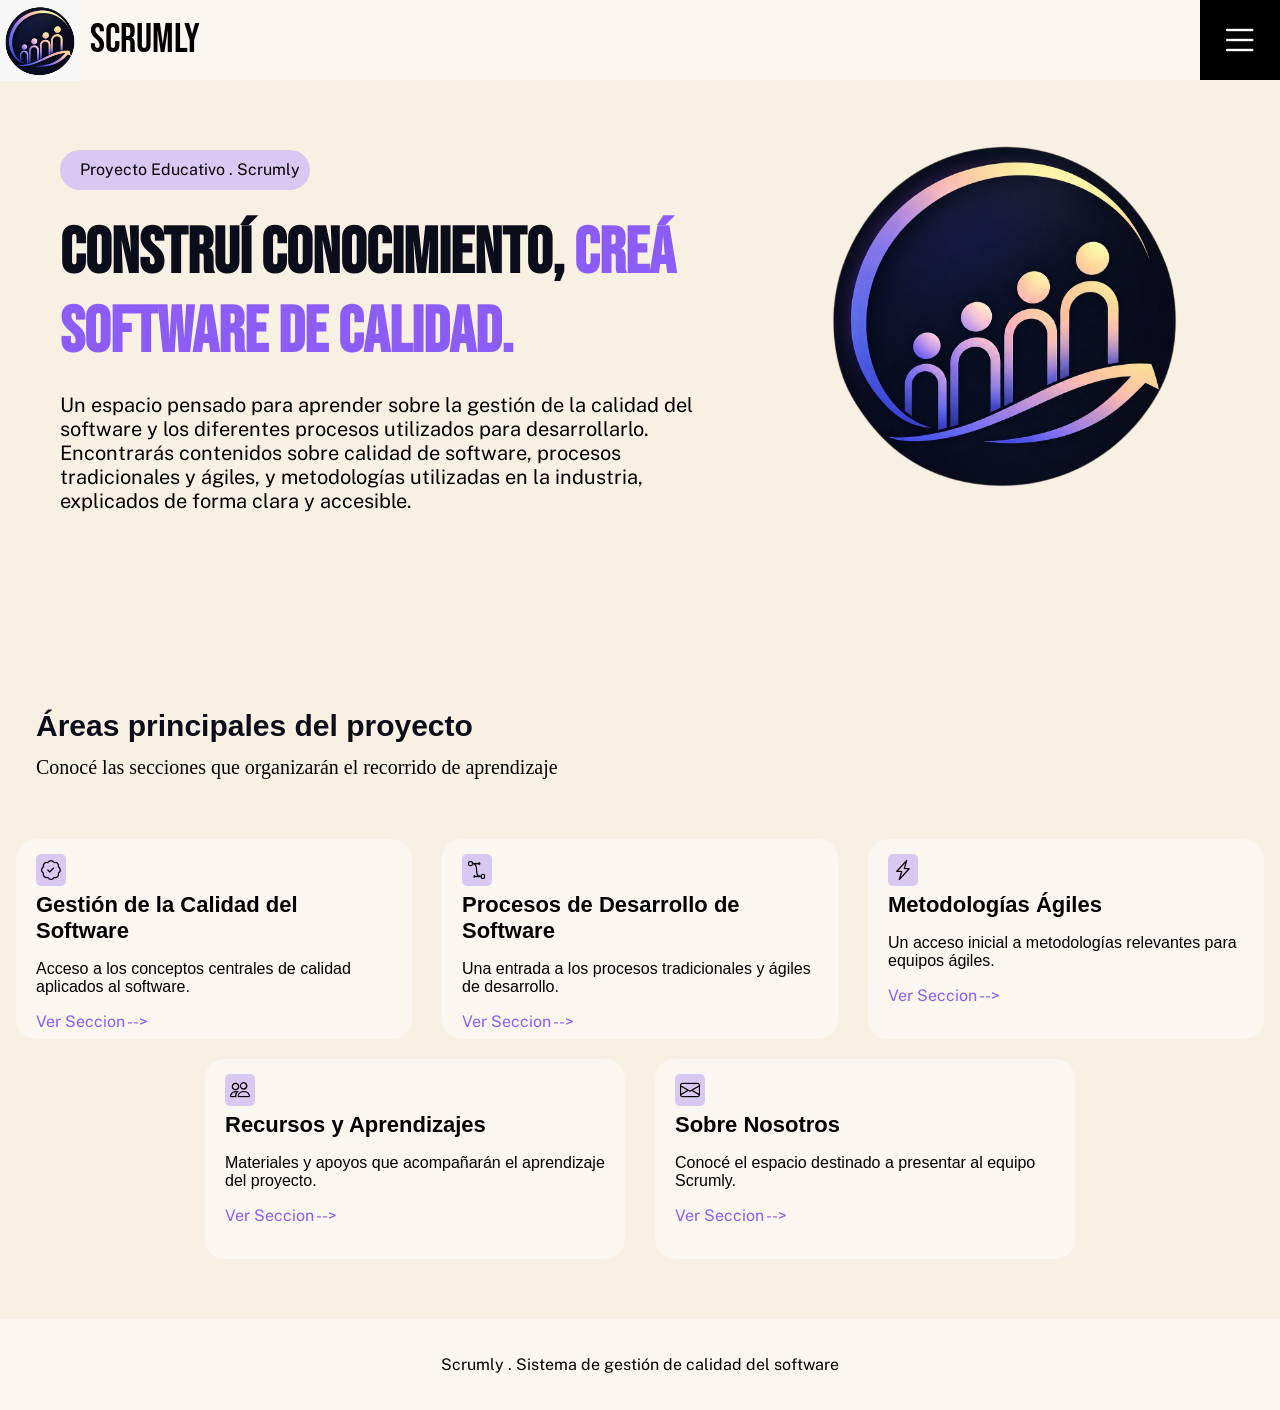
==== index.html @ 3910c13b "Quinta entrega" ====
<html>
    <head>
        <meta name="viewport" content="width=device-width, initial-scale=1.0">
        <title>SCRUMLY</title>
        <link rel="stylesheet" href="CSS/style.css">
        <link rel="stylesheet" href="CSS/menu.css">
        <link rel="stylesheet" href="https://cdn.jsdelivr.net/npm/bootstrap-icons@1.11.3/font/bootstrap-icons.min.css">
        <link rel="preconnect" href="https://fonts.googleapis.com">
        <link rel="preconnect" href="https://fonts.gstatic.com" crossorigin>
        <link href="https://fonts.googleapis.com/css2?family=Bebas+Neue&family=Fuzzy+Bubbles:wght@400;700&family=Public+Sans:wght@400;500;600;700&display=swap" rel="stylesheet">
    </head>

    <body>

        <!-- Barra de Navegación -->
        <div class="Barra-de-Navegacion">
            <img src="IMG/Logo-SCRUMLY.jpeg" alt="SCRUMLY Logo" class="logo-SCRUMLY">
            <p class="Titulo-Barra">SCRUMLY</p>
            <i class="Hambu bi-list" id="boton-menu"></i>

            <!-- Menu hamburgesa -->
                <nav class="Menu" id="menu">
                    <div class="Menu-Titulo">
                        <span>MENÚ</span>
                    </div>

                    <a href="index.html">
                        <i class="bi bi-house"></i>
                        <span>Inicio</span>
                    </a>

                    <!-- Gestión de Calidad -->
                    <div class="Item-Menu">

                        <!-- Con un click se despliega -->
                        <div class="Titulo-Menu">
                            <i class="bi bi-patch-check"></i>

                            <span>
                                Gestión de la Calidad<br>
                                del Software
                            </span>

                            <i class="bi bi-chevron-down"></i>
                        </div>

                        <div class="Submenu">
                            <a href="Gestion-de-Calidad-del-Software.html#inicio-Calidad">Fundamentos</a>
                            <a href="Gestion-de-Calidad-del-Software.html#inicio-Tecnicas">Técnicas de Aseguramiento de la Calidad</a>
                            <a href="Gestion-de-Calidad-del-Software.html#inicio-Herramientas">Herramientas de Calidad</a>
                        </div>

                    </div>


                    <!-- Procesos de Desarrollo -->
                    <div class="Item-Menu">

                        <div class="Titulo-Menu">
                            <i class="bi bi-bezier2"></i>

                            <span>
                                Procesos de Desarrollo<br>
                                de Software
                            </span>

                            <i class="bi bi-chevron-down"></i>
                        </div>

                        <div class="Submenu">
                            <a href="Procesos-y-Desarrollo-de-Software.html#inicio-procesos">Ciclo de Vida del Desarrollo (SDLC)</a>
                            <a href="Procesos-y-Desarrollo-de-Software.html#modelo-cascada">Modelo en Cascada</a>
                            <a href="Procesos-y-Desarrollo-de-Software.html#modelo-v">Modelo en V</a>
                            <a href="Procesos-y-Desarrollo-de-Software.html#modelo-iterativo">Modelo Iterativo e Incremental</a>
                        </div>

                    </div>


                    <!-- Metodologías Ágiles -->
                    <div class="Item-Menu">

                        <div class="Titulo-Menu">
                            <i class="bi bi-lightning-charge"></i>

                            <span>Metodologías Ágiles</span>

                            <i class="bi bi-chevron-down"></i>
                        </div>

                        <div class="Submenu">
                            <a href="Metodologias-Agiles.html#scrum-en-profundidad">Scrum en profundidad</a>
                            <a href="Metodologias-Agiles.html#kanban">Kanban</a>
                            <a href="Metodologias-Agiles.html#xp">XP (Extreme Programming)</a>
                            <a href="Procesos-y-Desarrollo-de-Software.html#comparacion-modelos">Comparativa con modelos tradicionales</a>
                        </div>

                    </div>


                    <!-- Recursos -->
                    <div class="Item-Menu">

                        <div class="Titulo-Menu">
                            <i class="bi bi-book"></i>

                            <span>Recursos y Aprendizajes</span>

                            <i class="bi bi-chevron-down"></i>
                        </div>

                        <div class="Submenu">
                            <a href="Recursos-y-Aprendizajes.html#glosario">Glosario</a>
                            <a href="Recursos-y-Aprendizajes.html#preguntas-frecuentes">Preguntas Frecuentes</a>
                            <a href="Recursos-y-Aprendizajes.html#enlaces-interes">Enlaces de Interés</a>
                            <a href="Recursos-y-Aprendizajes.html#ejercicios-practicos">Ejercicios y Casos Prácticos</a>
                        </div>

                    </div>

                    <a href="index.html">
                        <i class="bi bi-people"></i>
                        <a href="Sobre-Nosotros.html">Sobre Nosotros</a>
                    </a>

                    <a href="#">
                        <i class="bi bi-envelope"></i>
                        <a href="Contacto.html">Contacto</a>
                    </a>

                </nav>
            
        </div>

        <!-- Seccion Principal -->
        <div id="Seccion-Principal">

            <!-- Contenido Principal -->
            <div class="Contenedor-Principal">

                <p class="Antetitulo">
                    Proyecto Educativo . Scrumly
                </p> 

                <h1>Construí conocimiento, <span>Creá software de calidad.</span></h1>

                <p class="Parrafo-Principal">
                    Un espacio pensado para aprender sobre la gestión de la calidad del software
                    y los diferentes procesos utilizados para desarrollarlo.
                    Encontrarás contenidos sobre calidad de software, procesos tradicionales y
                    ágiles, y metodologías utilizadas en la industria, explicados de forma clara y
                    accesible.
                </p>
            </div>
            <div class="Contenedor-Imagen">
                <img src="IMG/Logo-SCRUMLY-SF.png" alt="Imagen Principal" class="Imagen-Principal">
            </div>
        </div>

        <!-- Seccion Areas -->
        <div id="Seccion-Areas">

            <!-- Contenido Areas -->
            <div class="Contenedor-Areas">

                <h2 class="Titulo-Areas"> Áreas principales del proyecto </h2> 
                <p class="Subtitulo-Areas"> Conocé las secciones que organizarán el recorrido de aprendizaje </p>

                <!-- Tarjetas de Seccion Areas -->
                <div class="Contenedor-Tarjetas-A">

                    <div class="Tarjeta-GCS">
                        <i class="bi bi-patch-check"></i>
                        <h3 class="Titulo-Tarjetas-Areas">Gestión de la Calidad del Software</h3>
                        <p class="Texto-Tarjetas">
                            Acceso a los conceptos centrales de calidad aplicados al software.
                        </p>
                        <a href="Gestion-de-Calidad-del-Software.html" class="A-Ver-Secciones">Ver Seccion --></a>
                    </div>
                    <div class="Tarjeta-PDS">
                        <i class="bi bi-bezier2"></i>
                        <h3 class="Titulo-Tarjetas-Areas">Procesos de Desarrollo de Software</h3>
                        <p class="Texto-Tarjetas">
                            Una entrada a los procesos tradicionales y ágiles de desarrollo.
                        </p>
                        <a href="Procesos-y-Desarrollo-de-Software.html" class="A-Ver-Secciones">Ver Seccion --></a>
                    </div>
                    <div class="Tarjeta-MA">
                        <i class="bi bi-lightning-charge"></i>
                        <h3 class="Titulo-Tarjetas-Areas">Metodologías Ágiles</h3>
                        <p class="Texto-Tarjetas">
                            Un acceso inicial a metodologías relevantes para equipos ágiles.
                        </p>
                        <a href="Metodologias-Agiles.html" class="A-Ver-Secciones">Ver Seccion --></a>
                    </div>

                </div>
                
                <div class="Contenedor-Tarjetas-B">

                    <div class="Tarjeta-RA">
                        <i class="bi bi-people"></i>
                        <h3 class="Titulo-Tarjetas-Areas">Recursos y Aprendizajes</h3>
                        <p class="Texto-Tarjetas">
                            Materiales y apoyos que acompañarán el aprendizaje del proyecto.
                        </p>
                        <a href="Recursos-y-Aprendizajes.html" class="A-Ver-Secciones">Ver Seccion --></a>
                    </div>
                    <div class="Tarjeta-SN">
                        <i class="bi bi-envelope"></i>
                        <h3 class="Titulo-Tarjetas-Areas">Sobre Nosotros</h3>
                        <p class="Texto-Tarjetas">
                            Conocé el espacio destinado a presentar al equipo Scrumly.
                        </p>
                        <a href="Sobre-Nosotros.html" class="A-Ver-Secciones">Ver Seccion --></a>
                    </div>
                </div>

            </div>
        </div>

        <!-- Seccion Pie -->
        <div class="Seccion-footer">
            <footer>
                <p class="Parrafo-Pie"> Scrumly . Sistema de gestión de calidad del software</p>               
            </footer>
        </div>

        <script src="JS/script.js"></script>
    </body>
---- CSS/style.css ----
/* =========================================================
   ESTILOS DE LA PÁGINA DE INICIO
   ========================================================= */

body {
    background-color: #F8F0E3;
    margin: 0;
    padding: 0;
}

/* Sección principal */
#Seccion-Principal{
    display: flex;
    align-items: center;
    justify-content: space-between;
    padding: 0 40px;
}

/* Contenedor de texto */
.Contenedor-Principal{
    width: 60%;
}

.Antetitulo{
    background-color: #D8C8F2;
    border-radius: 20px;
    width: 250px;
    height: 40px;
    padding: 10px;
    padding-left: 20px;
    margin-top: 70px;
    margin-left: 20px;
    font-family: 'Public Sans', sans-serif;
}

#Seccion-Principal .Contenedor-Principal > h1 {
    font-size: 65px;
    width: 810px;
    padding: 8px;
    padding-left: 20px;
    margin: 5px 0;
    font-family: 'Bebas Neue', sans-serif;
    color: #0B0D1A;
}

#Seccion-Principal .Contenedor-Principal > h1 span {
    color: #8B5CF6;
}

.Parrafo-Principal{
    font-size: 20px;
    width: 660px;
    padding: 8px;
    padding-left: 20px;
    margin-top: 5px;
    font-family: 'Public Sans', sans-serif;
}

/* Contenedor de imagen */
.Contenedor-Imagen{
    width: 40%;
    display: flex;
    justify-content: center;
    align-items: center;
}

/* Imagen principal */
.Imagen-Principal{
    width: 400px;
    height: auto;
}



/* Sección de áreas */
.Titulo-Areas{
    font-size: 30px;
    width: 810px;
    padding: 8px;
    padding-left: 20px;
    margin: 5px 0;
    margin-top: 160px;
    color: #0B0D1A;
    font-family: 'Oswald', sans-serif;
}

.Subtitulo-Areas{
    font-size: 20px;
    padding-left: 20px;
    margin-top: 5px;
    margin-bottom: 60px;
}

.Contenedor-Tarjetas-A,
.Contenedor-Tarjetas-B{
    display: flex; 
    justify-content: center;
    gap: 30px;
}

.Contenedor-Tarjetas-B{
    margin-bottom: 40px;
}

/* Tarjetas de áreas */
.Tarjeta-GCS,
.Tarjeta-PDS,
.Tarjeta-MA,
.Tarjeta-RA,
.Tarjeta-SN{
    background-color: #faf6f0;
    width: 420px;
    height: 200px;
    border-radius: 20px;
    padding: 20px;
    box-sizing: border-box;
    margin-bottom: 20px;
    transition: transform 0.3s ease, box-shadow 0.3s ease;
}

/* Contenido e interacción de las tarjetas */
.Titulo-Tarjetas-Areas {
    font-size: 22px;
    margin-top: 10px;
    margin-bottom: 10px;
    font-family: 'Oswald', sans-serif;
}

.Texto-Tarjetas {
    font-size: 16px;
    font-family: 'Oswald', sans-serif;
}

.Tarjeta-GCS .bi,
.Tarjeta-PDS .bi,
.Tarjeta-MA .bi,
.Tarjeta-RA .bi,
.Tarjeta-SN .bi {
    background-color: #D8C8F2;
    border-radius: 5px;
    color: #000000;
    font-size: 20px;
    padding: 5px;
}

.A-Ver-Secciones {
    color: #8B5CF6;
    text-decoration: none;
    font-family: 'Public Sans', sans-serif;
}

.Tarjeta-GCS:hover,
.Tarjeta-PDS:hover,
.Tarjeta-MA:hover,
.Tarjeta-RA:hover,
.Tarjeta-SN:hover {
    transform: scale(1.03);
}

/* Pie de página */
.Seccion-footer {
    background-color: #faf6f0;
    width: 100%;
    margin: 0;
    padding: 20px;
    box-sizing: border-box;
    text-align: center;
}

.Parrafo-Pie {
    font-family: 'Public Sans', sans-serif;
}

/* Ajustes para pantallas pequeñas */
@media (max-width: 768px) {

    /* Sección Principal */

    #Seccion-Principal {
        display: flex;
        flex-direction: column;
        align-items: stretch;
        padding: 0 20px;
    }

    .Contenedor-Principal {
        width: 100%;
    }


    /* Antetítulo */

    .Antetitulo {
        width: fit-content;
        height: auto;
        padding: 8px 15px;
        margin-top: 35px;
        margin-left: 0;
        font-size: 12px;
    }


    /* Títulos principales */

    #Seccion-Principal .Contenedor-Principal > h1 {
        width: 100%;
        box-sizing: border-box;
        font-size: 42px;
        line-height: 0.95;
        padding: 5px 0;
        margin: 5px 0;
    }


    /* Párrafo principal */

    .Parrafo-Principal {
        width: 100%;
        box-sizing: border-box;
        font-size: 14px;
        line-height: 1.4;
        padding: 5px 0;
        margin-top: 10px;
    }


    /* Imagen principal */

    .Contenedor-Imagen {
        width: 100%;
        margin-top: 20px;
    }

    .Imagen-Principal {
        width: 70%;
        max-width: 300px;
    }


    /* Sección Áreas */

    .Titulo-Areas {
        width: 100%;
        box-sizing: border-box;
        font-size: 280px;
        padding: 0 20px;
        margin-top: 70px;
    }

    .Subtitulo-Areas {
        font-size: 14px;
        padding: 0 20px;
        margin-bottom: 30px;
    }


    /* Tarjetas de áreas */

    .Contenedor-Tarjetas-A,
    .Contenedor-Tarjetas-B {
        display: flex;
        flex-direction: column;
        align-items: center;
        gap: 15px;
    }


    /* Tarjetas */

    .Tarjeta-GCS,
    .Tarjeta-PDS,
    .Tarjeta-MA,
    .Tarjeta-RA,
    .Tarjeta-SN {
        width: 90%;
        height: auto;
        min-height: 180px;
        padding: 18px;
        margin-bottom: 0;
    }


    /* Títulos de las tarjetas */

    .Titulo-Tarjetas-Areas {
        font-size: 18px;
    }


    /* Texto de las tarjetas */

    .Texto-Tarjetas {
        font-size: 14px;
    }


    /* Iconos de las tarjetas */

    .Tarjeta-GCS .bi,
    .Tarjeta-PDS .bi,
    .Tarjeta-MA .bi,
    .Tarjeta-RA .bi,
    .Tarjeta-SN .bi {
        font-size: 18px;
        padding: 5px;
    }


    /* Pie de página */

    .Seccion-footer {
        margin-top: 30px;
        padding: 15px;
    }

    .Parrafo-Pie {
        font-size: 12px;
    }

}




























/* =========================================================
   INICIO RESPONSIVO: TABLETS Y TELÉFONOS
   Las tarjetas se apilan verticalmente en teléfonos.
   ========================================================= */
*,
*::before,
*::after {
    box-sizing: border-box;
}

html,
body {
    max-width: 100%;
    overflow-x: clip;
}

body {
    min-width: 0;
}

#Seccion-Principal {
    width: 100%;
    max-width: 1440px;
    margin: 0 auto;
    gap: 24px;
}

.Contenedor-Principal,
.Contenedor-Imagen,
.Contenedor-Areas {
    min-width: 0;
}

#Seccion-Principal .Contenedor-Principal > h1 {
    width: auto;
    max-width: 100%;
    font-size: clamp(2.5rem, 5.1vw, 4.1rem);
    overflow-wrap: anywhere;
}

.Parrafo-Principal {
    width: auto;
    max-width: 42rem;
}

.Imagen-Principal {
    width: min(100%, 400px);
}

.Contenedor-Areas {
    width: calc(100% - 32px);
    max-width: 1320px;
    margin: 0 auto;
}

.Titulo-Areas {
    width: auto;
    max-width: 100%;
    font-size: clamp(1.5rem, 3vw, 1.875rem);
    overflow-wrap: anywhere;
}

.Subtitulo-Areas {
    overflow-wrap: anywhere;
}

.Contenedor-Tarjetas-A,
.Contenedor-Tarjetas-B {
    min-width: 0;
}

.Tarjeta-GCS,
.Tarjeta-PDS,
.Tarjeta-MA,
.Tarjeta-RA,
.Tarjeta-SN {
    min-width: 0;
    overflow-wrap: anywhere;
}

@media (max-width: 768px) {
    #Seccion-Principal {
        padding: 0 16px;
        gap: 12px;
    }

    .Contenedor-Principal {
        width: 100%;
    }

    #Seccion-Principal .Contenedor-Principal > h1 {
        font-size: clamp(2rem, 8vw, 2.625rem);
        line-height: 1;
    }

    .Contenedor-Imagen {
        width: 100%;
    }

    .Imagen-Principal {
        width: min(70%, 300px);
    }

    .Contenedor-Areas {
        width: 100%;
    }

    .Titulo-Areas {
        padding: 0 16px;
        margin-top: 70px;
    }

    .Subtitulo-Areas {
        padding: 0 16px;
    }

    .Contenedor-Tarjetas-A,
    .Contenedor-Tarjetas-B {
        width: 100%;
        flex-direction: column;
        justify-content: center;
        align-items: stretch;
        gap: 15px;
        padding: 0 16px;
    }

    .Tarjeta-GCS,
    .Tarjeta-PDS,
    .Tarjeta-MA,
    .Tarjeta-RA,
    .Tarjeta-SN {
        flex: 0 0 auto;
        width: 100%;
        height: auto;
        min-height: 180px;
        padding: 18px;
        margin-bottom: 0;
    }

    .Titulo-Tarjetas-Areas {
        font-size: 18px;
        line-height: 1.25;
    }

    .Texto-Tarjetas {
        font-size: 14px;
    }
}
---- CSS/menu.css ----
/* Barra y menú compartidos por todas las páginas */
.Barra-de-Navegacion {
    width: 100%;
    height: 80px;
    margin: 0;
    box-sizing: border-box;
    display: flex;
    align-items: center;
    justify-content: space-between;
    position: relative;
    z-index: 1000;
    background-color: #faf6f0;
}

.Enlace-Logo {
    display: block;
    line-height: 0;
}

.logo-SCRUMLY {
    width: 80px;
    height: auto;
}

.Titulo-Barra {
    margin: 0 auto 0 10px;
    color: #000000;
    font-family: 'Bebas Neue', sans-serif;
    font-size: 40px;
}

.Hambu {
    display: flex;
    align-items: center;
    justify-content: center;
    width: 80px;
    height: 80px;
    color: #ffffff;
    background-color: #000000;
    font-size: 40px;
    cursor: pointer;
}

.Menu {
    display: none;
    position: absolute;
    top: 80px;
    right: 0;
    width: 300px;
    background-color: #0B0D1A;
    border-radius: 0 0 15px 15px;
    z-index: 2000;
}

.Menu.activo {
    display: block;
}

.Menu-Titulo {
    padding: 15px 20px;
    color: white;
    font-family: 'Public Sans', sans-serif;
    font-weight: bold;
    border-bottom: 1px solid #333;
}

.Menu > a {
    display: flex;
    align-items: center;
    gap: 12px;
    padding: 15px 20px;
    color: white;
    text-decoration: none;
    font-family: 'Public Sans', sans-serif;
    font-size: 14px;
    border-bottom: 1px solid #333;
}

.Menu > a:hover {
    background-color: #171a2d;
}

.Menu i {
    color: #D8C8F2;
    font-size: 18px;
}

.Menu i.bi {
    padding: 0;
    background: transparent;
    border-radius: 0;
}

.Titulo-Menu {
    display: flex;
    align-items: center;
    gap: 10px;
    padding: 12px 15px;
    color: white;
    font-family: 'Public Sans', sans-serif;
    font-size: 13px;
    cursor: pointer;
    border-bottom: 1px solid #333;
}

.Titulo-Menu span {
    flex: 1;
}

.Submenu {
    display: none;
}

.Submenu.activo {
    display: block;
}

.Submenu a {
    display: block;
    padding: 7px 20px 7px 50px;
    color: white;
    text-decoration: none;
    font-family: 'Public Sans', sans-serif;
    font-size: 11px;
    border-bottom: 1px solid #222;
}

.Submenu a:hover {
    color: #D8C8F2;
}

.bi-chevron-down {
    transition: transform 0.3s ease;
}

.bi-chevron-down.girada {
    transform: rotate(180deg);
}

/* Pie de página */
.Seccion-footer {
    background-color: #faf6f0;
    width: 100%;
    margin: 0;
    padding: 20px;
    box-sizing: border-box;
    text-align: center;
}

.Parrafo-Pie {
    font-family: 'Public Sans', sans-serif;
}
@media (max-width: 768px) {
    .Barra-de-Navegacion {
        height: 70px;
        padding: 0 10px;
    }

    .logo-SCRUMLY {
        width: 60px;
    }

    .Titulo-Barra {
        margin-left: 5px;
        font-size: 32px;
    }

    .Hambu {
        width: 60px;
        height: 70px;
        font-size: 32px;
    }

    .Menu {
        top: 70px;
        right: 0;
        width: 55%;
        border-radius: 0 0 15px 15px;
    }

    .Menu-Titulo {
        padding: 12px 15px;
        font-size: 14px;
    }

    .Menu > a {
        gap: 8px;
        padding: 12px 15px;
        font-size: 12px;
    }

    .Menu i,
    .Menu .bi {
        font-size: 16px;
    }

    .Titulo-Menu {
        gap: 7px;
        padding: 10px 12px;
        font-size: 11px;
    }

    .Submenu a {
        padding: 6px 10px 6px 38px;
        font-size: 9px;
    }
}















/* =========================================================
   MENÚ RESPONSIVO: ANCHO Y ALTO SEGUROS EN TELÉFONOS
   ========================================================= */
@media (max-width: 768px) {
    .Menu {
        width: min(300px, calc(100vw - 16px));
        max-height: calc(100vh - 80px);
        overflow-y: auto;
        overscroll-behavior: contain;
    }

    .Titulo-Menu,
    .Menu > a,
    .Submenu a {
        min-width: 0;
        overflow-wrap: anywhere;
    }
}
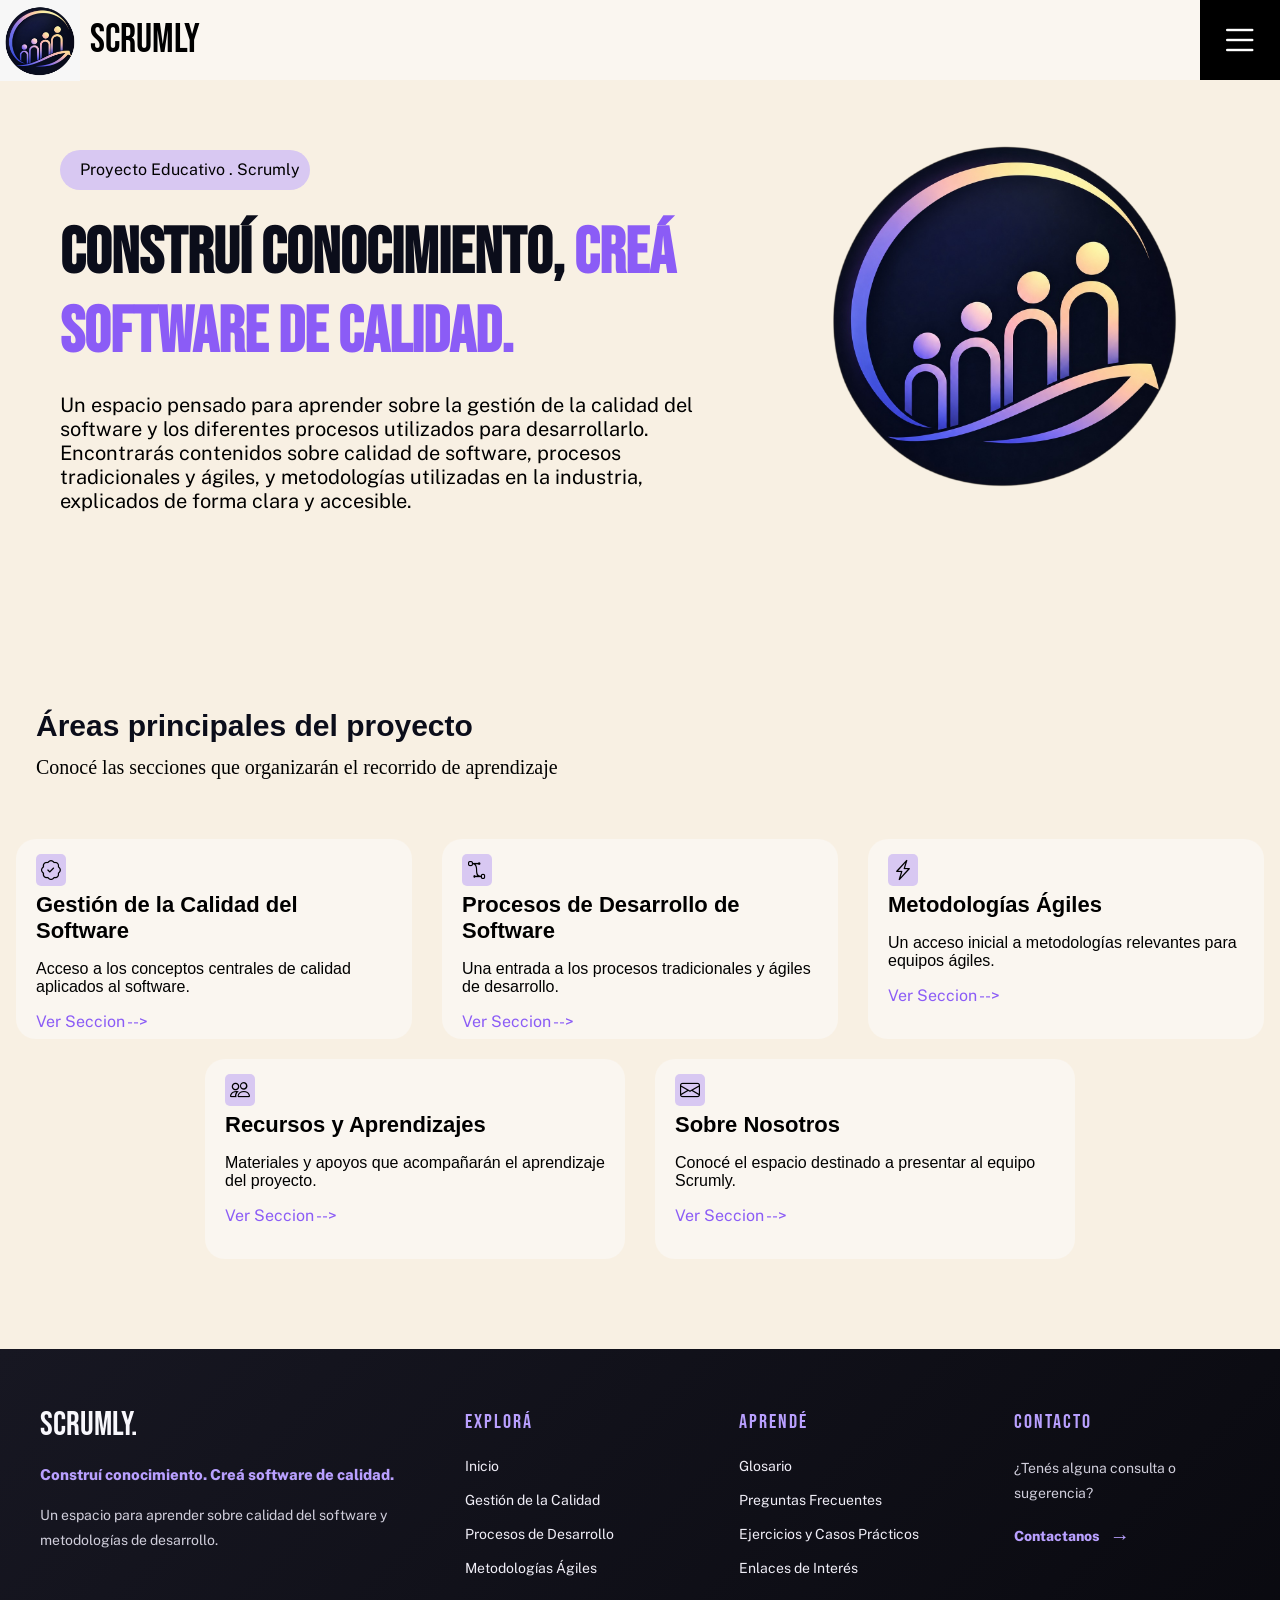
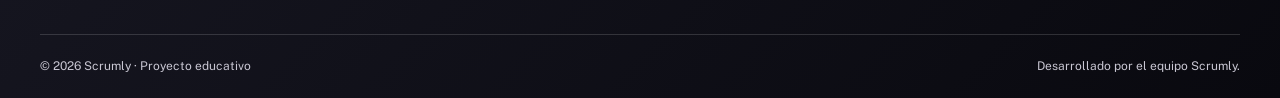
==== commit 84155bb9: "Novena entrega" ====
--- a/index.html
+++ b/index.html
@@ -4,6 +4,7 @@
         <title>SCRUMLY</title>
         <link rel="stylesheet" href="CSS/style.css">
         <link rel="stylesheet" href="CSS/menu.css">
+        <link rel="stylesheet" href="CSS/footer.css">
         <link rel="stylesheet" href="https://cdn.jsdelivr.net/npm/bootstrap-icons@1.11.3/font/bootstrap-icons.min.css">
         <link rel="preconnect" href="https://fonts.googleapis.com">
         <link rel="preconnect" href="https://fonts.gstatic.com" crossorigin>
@@ -14,15 +15,18 @@
 
         <!-- Barra de Navegación -->
         <div class="Barra-de-Navegacion">
-            <img src="IMG/Logo-SCRUMLY.jpeg" alt="SCRUMLY Logo" class="logo-SCRUMLY">
+            <a href="index.html" class="Enlace-Logo">
+                <img src="IMG/Logo-SCRUMLY.jpeg" alt="SCRUMLY Logo" class="logo-SCRUMLY" />
+            </a>
             <p class="Titulo-Barra">SCRUMLY</p>
             <i class="Hambu bi-list" id="boton-menu"></i>
 
             <!-- Menu hamburgesa -->
-                <nav class="Menu" id="menu">
-                    <div class="Menu-Titulo">
-                        <span>MENÚ</span>
-                    </div>
+                <div id="menu-container">
+                    <nav class="Menu" id="menu">
+                        <div class="Menu-Titulo">
+                            <span>MENÚ</span>
+                        </div>
 
                     <a href="index.html">
                         <i class="bi bi-house"></i>
@@ -45,9 +49,9 @@
                         </div>
 
                         <div class="Submenu">
-                            <a href="Gestion-de-Calidad-del-Software.html#inicio-Calidad">Fundamentos</a>
-                            <a href="Gestion-de-Calidad-del-Software.html#inicio-Tecnicas">Técnicas de Aseguramiento de la Calidad</a>
-                            <a href="Gestion-de-Calidad-del-Software.html#inicio-Herramientas">Herramientas de Calidad</a>
+                            <a href="Gestion-de-Calidad-del-Software.html#fundamentos-calidad">Fundamentos</a>
+                            <a href="Gestion-de-Calidad-del-Software.html#calidad-agil">Técnicas de Aseguramiento de la Calidad</a>
+                            <a href="Gestion-de-Calidad-del-Software.html#herramientas-calidad">Herramientas de Calidad</a>
                         </div>
 
                     </div>
@@ -89,10 +93,10 @@
                         </div>
 
                         <div class="Submenu">
-                            <a href="Metodologias-Agiles.html#scrum-en-profundidad">Scrum en profundidad</a>
+                            <a href="Metodologias-Agiles.html#scrum">Scrum</a>
                             <a href="Metodologias-Agiles.html#kanban">Kanban</a>
                             <a href="Metodologias-Agiles.html#xp">XP (Extreme Programming)</a>
-                            <a href="Procesos-y-Desarrollo-de-Software.html#comparacion-modelos">Comparativa con modelos tradicionales</a>
+                            <a href="Metodologias-Agiles.html#comparativa">Comparador de metodologías</a>
                         </div>
 
                     </div>
@@ -114,21 +118,23 @@
                             <a href="Recursos-y-Aprendizajes.html#preguntas-frecuentes">Preguntas Frecuentes</a>
                             <a href="Recursos-y-Aprendizajes.html#enlaces-interes">Enlaces de Interés</a>
                             <a href="Recursos-y-Aprendizajes.html#ejercicios-practicos">Ejercicios y Casos Prácticos</a>
-                        </div>
-
-                    </div>
-
-                    <a href="index.html">
+                            <a href="Recursos-y-Aprendizajes.html#encuesta-metodología">Encuesta sobre Metodologías</a>
+                        </div>
+
+                    </div>
+
+                    <a href="Sobre-Nosotros.html">
                         <i class="bi bi-people"></i>
-                        <a href="Sobre-Nosotros.html">Sobre Nosotros</a>
+                        <span>Sobre Nosotros</span>
                     </a>
 
-                    <a href="#">
+                    <a href="Contacto.html">
                         <i class="bi bi-envelope"></i>
-                        <a href="Contacto.html">Contacto</a>
+                        <span>Contacto</span>
                     </a>
 
-                </nav>
+                    </nav>
+                </div>
             
         </div>
 
@@ -219,12 +225,10 @@
             </div>
         </div>
 
-        <!-- Seccion Pie -->
-        <div class="Seccion-footer">
-            <footer>
-                <p class="Parrafo-Pie"> Scrumly . Sistema de gestión de calidad del software</p>               
-            </footer>
-        </div>
+        <!-- Sección pie -->
+		<div id="footer-container"></div>
+
+		<script src="JS/footer.js"></script>
 
         <script src="JS/script.js"></script>
     </body> 
--- a/CSS/style.css
+++ b/CSS/style.css
@@ -2,8 +2,20 @@
    ESTILOS DE LA PÁGINA DE INICIO
    ========================================================= */
 
+:root {
+    --color-fondo: #F8F0E3;
+    --color-tarjeta: #faf6f0;
+    --color-acento-claro: #D8C8F2;
+    --color-acento: #8B5CF6;
+    --color-titulo: #0B0D1A;
+}
+
+/* =========================================================
+   ESTILOS DE LA PÁGINA DE INICIO
+   ========================================================= */
+
 body {
-    background-color: #F8F0E3;
+    background-color: var(--color-fondo);
     margin: 0;
     padding: 0;
 }
@@ -22,7 +34,7 @@
 }
 
 .Antetitulo{
-    background-color: #D8C8F2;
+    background-color: var(--color-acento-claro);
     border-radius: 20px;
     width: 250px;
     height: 40px;
@@ -40,11 +52,11 @@
     padding-left: 20px;
     margin: 5px 0;
     font-family: 'Bebas Neue', sans-serif;
-    color: #0B0D1A;
+    color: var(--color-titulo);
 }
 
 #Seccion-Principal .Contenedor-Principal > h1 span {
-    color: #8B5CF6;
+    color: var(--color-acento);
 }
 
 .Parrafo-Principal{
@@ -69,8 +81,6 @@
     width: 400px;
     height: auto;
 }
-
-
 
 /* Sección de áreas */
 .Titulo-Areas{
@@ -80,7 +90,7 @@
     padding-left: 20px;
     margin: 5px 0;
     margin-top: 160px;
-    color: #0B0D1A;
+    color: var(--color-titulo);
     font-family: 'Oswald', sans-serif;
 }
 
@@ -108,7 +118,7 @@
 .Tarjeta-MA,
 .Tarjeta-RA,
 .Tarjeta-SN{
-    background-color: #faf6f0;
+    background-color: var(--color-tarjeta);
     width: 420px;
     height: 200px;
     border-radius: 20px;
@@ -136,7 +146,7 @@
 .Tarjeta-MA .bi,
 .Tarjeta-RA .bi,
 .Tarjeta-SN .bi {
-    background-color: #D8C8F2;
+    background-color: var(--color-acento-claro);
     border-radius: 5px;
     color: #000000;
     font-size: 20px;
@@ -144,7 +154,7 @@
 }
 
 .A-Ver-Secciones {
-    color: #8B5CF6;
+    color: var(--color-acento);
     text-decoration: none;
     font-family: 'Public Sans', sans-serif;
 }
@@ -159,7 +169,7 @@
 
 /* Pie de página */
 .Seccion-footer {
-    background-color: #faf6f0;
+    background-color: var(--color-tarjeta);
     width: 100%;
     margin: 0;
     padding: 20px;
@@ -172,6 +182,92 @@
 }
 
 /* Ajustes para pantallas pequeñas */
+
+/* Ajustes generales de ancho y contenedores. */
+/* =========================================================
+   INICIO RESPONSIVO: TABLETS Y TELÉFONOS
+   Las tarjetas se apilan verticalmente en teléfonos.
+   ========================================================= */
+*,
+*::before,
+*::after {
+    box-sizing: border-box;
+}
+
+html,
+body {
+    max-width: 100%;
+    overflow-x: clip;
+}
+
+body {
+    min-width: 0;
+}
+
+#Seccion-Principal {
+    width: 100%;
+    max-width: 1440px;
+    margin: 0 auto;
+    gap: 24px;
+}
+
+.Contenedor-Principal,
+.Contenedor-Imagen,
+.Contenedor-Areas {
+    min-width: 0;
+}
+
+#Seccion-Principal .Contenedor-Principal > h1 {
+    width: auto;
+    max-width: 100%;
+    font-size: clamp(2.5rem, 5.1vw, 4.1rem);
+    overflow-wrap: anywhere;
+}
+
+.Parrafo-Principal {
+    width: auto;
+    max-width: 42rem;
+}
+
+.Imagen-Principal {
+    width: min(100%, 400px);
+}
+
+.Contenedor-Areas {
+    width: calc(100% - 32px);
+    max-width: 1320px;
+    margin: 0 auto;
+}
+
+.Titulo-Areas {
+    width: auto;
+    max-width: 100%;
+    font-size: clamp(1.5rem, 3vw, 1.875rem);
+    overflow-wrap: anywhere;
+}
+
+.Subtitulo-Areas {
+    overflow-wrap: anywhere;
+}
+
+.Contenedor-Tarjetas-A,
+.Contenedor-Tarjetas-B {
+    min-width: 0;
+}
+
+.Tarjeta-GCS,
+.Tarjeta-PDS,
+.Tarjeta-MA,
+.Tarjeta-RA,
+.Tarjeta-SN {
+    min-width: 0;
+    overflow-wrap: anywhere;
+}
+
+/* =========================================================
+   AJUSTES RESPONSIVOS: TABLETS Y TELÉFONOS
+   ========================================================= */
+
 @media (max-width: 768px) {
 
     /* Sección Principal */
@@ -319,113 +415,6 @@
 
 }
 
-
-
-
-
-
-
-
-
-
-
-
-
-
-
-
-
-
-
-
-
-
-
-
-
-
-
-
-/* =========================================================
-   INICIO RESPONSIVO: TABLETS Y TELÉFONOS
-   Las tarjetas se apilan verticalmente en teléfonos.
-   ========================================================= */
-*,
-*::before,
-*::after {
-    box-sizing: border-box;
-}
-
-html,
-body {
-    max-width: 100%;
-    overflow-x: clip;
-}
-
-body {
-    min-width: 0;
-}
-
-#Seccion-Principal {
-    width: 100%;
-    max-width: 1440px;
-    margin: 0 auto;
-    gap: 24px;
-}
-
-.Contenedor-Principal,
-.Contenedor-Imagen,
-.Contenedor-Areas {
-    min-width: 0;
-}
-
-#Seccion-Principal .Contenedor-Principal > h1 {
-    width: auto;
-    max-width: 100%;
-    font-size: clamp(2.5rem, 5.1vw, 4.1rem);
-    overflow-wrap: anywhere;
-}
-
-.Parrafo-Principal {
-    width: auto;
-    max-width: 42rem;
-}
-
-.Imagen-Principal {
-    width: min(100%, 400px);
-}
-
-.Contenedor-Areas {
-    width: calc(100% - 32px);
-    max-width: 1320px;
-    margin: 0 auto;
-}
-
-.Titulo-Areas {
-    width: auto;
-    max-width: 100%;
-    font-size: clamp(1.5rem, 3vw, 1.875rem);
-    overflow-wrap: anywhere;
-}
-
-.Subtitulo-Areas {
-    overflow-wrap: anywhere;
-}
-
-.Contenedor-Tarjetas-A,
-.Contenedor-Tarjetas-B {
-    min-width: 0;
-}
-
-.Tarjeta-GCS,
-.Tarjeta-PDS,
-.Tarjeta-MA,
-.Tarjeta-RA,
-.Tarjeta-SN {
-    min-width: 0;
-    overflow-wrap: anywhere;
-}
-
 @media (max-width: 768px) {
     #Seccion-Principal {
         padding: 0 16px;
@@ -441,12 +430,9 @@
         line-height: 1;
     }
 
-    .Contenedor-Imagen {
-        width: 100%;
-    }
-
-    .Imagen-Principal {
-        width: min(70%, 300px);
+    /* Oculta solo el logo grande de la portada, no el logo de navegación. */
+    #Seccion-Principal > .Contenedor-Imagen {
+        display: none;
     }
 
     .Contenedor-Areas {
--- a/CSS/menu.css
+++ b/CSS/menu.css
@@ -67,17 +67,38 @@
 .Menu > a {
     display: flex;
     align-items: center;
+    justify-content: flex-start;
     gap: 12px;
+    width: 100%;
     padding: 15px 20px;
     color: white;
     text-decoration: none;
     font-family: 'Public Sans', sans-serif;
     font-size: 14px;
     border-bottom: 1px solid #333;
-}
-
-.Menu > a:hover {
+    transition: background-color 0.2s ease;
+}
+
+.Menu > a:hover,
+.Menu > a:focus-visible,
+.Menu > a:active,
+.Item-Menu:hover > .Titulo-Menu,
+.Item-Menu:focus-within > .Titulo-Menu,
+.Titulo-Menu:hover,
+.Titulo-Menu:focus-visible,
+.Titulo-Menu:active,
+.Submenu a:hover,
+.Submenu a:focus-visible,
+.Submenu a:active {
     background-color: #171a2d;
+}
+
+.Menu > a > i {
+    flex: 0 0 18px;
+}
+
+.Menu > a > span {
+    flex: 1;
 }
 
 .Menu i {
@@ -101,6 +122,7 @@
     font-size: 13px;
     cursor: pointer;
     border-bottom: 1px solid #333;
+    transition: background-color 0.2s ease;
 }
 
 .Titulo-Menu span {
@@ -123,9 +145,11 @@
     font-family: 'Public Sans', sans-serif;
     font-size: 11px;
     border-bottom: 1px solid #222;
-}
-
-.Submenu a:hover {
+    transition: background-color 0.2s ease, color 0.2s ease;
+}
+
+.Submenu a:hover,
+.Submenu a:focus-visible {
     color: #D8C8F2;
 }
 
@@ -154,10 +178,6 @@
     .Barra-de-Navegacion {
         height: 70px;
         padding: 0 10px;
-    }
-
-    .logo-SCRUMLY {
-        width: 60px;
     }
 
     .Titulo-Barra {
--- a/CSS/footer.css
+++ b/CSS/footer.css
@@ -0,0 +1,153 @@
+/* ========================================
+   PIE DE PÁGINA COMPARTIDO DE SCRUMLY
+   ======================================== */
+
+.footer-scrumly {
+    width: 100%;
+    margin-top: 70px;
+    padding: 55px 24px 0;
+    box-sizing: border-box;
+    background: linear-gradient(135deg, #171722, #09090f);
+    color: #f8f7fc;
+    font-family: 'Public Sans', Arial, sans-serif;
+}
+
+.footer-scrumly *,
+.footer-scrumly *::before,
+.footer-scrumly *::after {
+    box-sizing: border-box;
+}
+
+.footer-contenido {
+    width: min(100%, 1200px);
+    margin: 0 auto;
+    display: grid;
+    grid-template-columns: 1.5fr 0.9fr 0.9fr 0.9fr;
+    gap: 48px;
+    padding-bottom: 55px;
+}
+
+.footer-marca h2 {
+    margin: 0 0 18px;
+    color: #f8f7fc;
+    font-family: 'Bebas Neue', sans-serif;
+    font-size: 34px;
+    font-weight: 400;
+}
+
+.footer-marca h3 {
+    margin: 0 0 16px;
+    color: #b9a0ff;
+    font-size: 15px;
+    line-height: 1.6;
+    font-weight: 800;
+}
+
+.footer-marca p,
+.footer-contacto p {
+    margin: 0;
+    color: #d0cedb;
+    font-size: 14px;
+    line-height: 1.8;
+}
+
+.footer-columna {
+    display: flex;
+    flex-direction: column;
+    align-items: flex-start;
+    gap: 13px;
+}
+
+.footer-columna h3 {
+    margin: 6px 0 9px;
+    color: #b9a0ff;
+    font-family: 'Bebas Neue', sans-serif;
+    font-size: 20px;
+    font-weight: 400;
+    letter-spacing: 2px;
+}
+
+.footer-columna a {
+    color: #f0eef7;
+    font-size: 14px;
+    line-height: 1.5;
+    text-decoration: none;
+    transition: color 0.2s ease, transform 0.2s ease;
+}
+
+.footer-columna a:hover {
+    color: #b9a0ff;
+    transform: translateX(3px);
+}
+
+.footer-contacto p {
+    margin-bottom: 2px;
+}
+
+.footer-columna .footer-enlace-contacto {
+    display: inline-flex;
+    align-items: center;
+    gap: 10px;
+    color: #b9a0ff;
+    font-weight: 800;
+}
+
+.footer-enlace-contacto span {
+    font-size: 20px;
+    transition: transform 0.2s ease;
+}
+
+.footer-enlace-contacto:hover span {
+    transform: translateX(5px);
+}
+
+.footer-inferior {
+    width: min(100%, 1200px);
+    margin: 0 auto;
+    padding: 22px 0;
+    border-top: 1px solid rgba(255, 255, 255, 0.15);
+    display: flex;
+    align-items: center;
+    justify-content: space-between;
+    gap: 20px;
+}
+
+.footer-inferior p {
+    margin: 0;
+    color: #c9c7d3;
+    font-size: 12px;
+    line-height: 1.6;
+}
+
+/* Adaptación para tablets */
+@media (max-width: 900px) {
+    .footer-contenido {
+        grid-template-columns: repeat(2, minmax(0, 1fr));
+        gap: 38px;
+    }
+}
+
+/* Adaptación para celulares */
+@media (max-width: 560px) {
+    .footer-scrumly {
+        margin-top: 45px;
+        padding: 38px 22px 0;
+    }
+
+    .footer-contenido {
+        grid-template-columns: 1fr;
+        gap: 32px;
+        padding-bottom: 35px;
+    }
+
+    .footer-marca h2 {
+        font-size: 30px;
+    }
+
+    .footer-inferior {
+        align-items: flex-start;
+        flex-direction: column;
+        gap: 8px;
+        padding: 18px 0;
+    }
+}
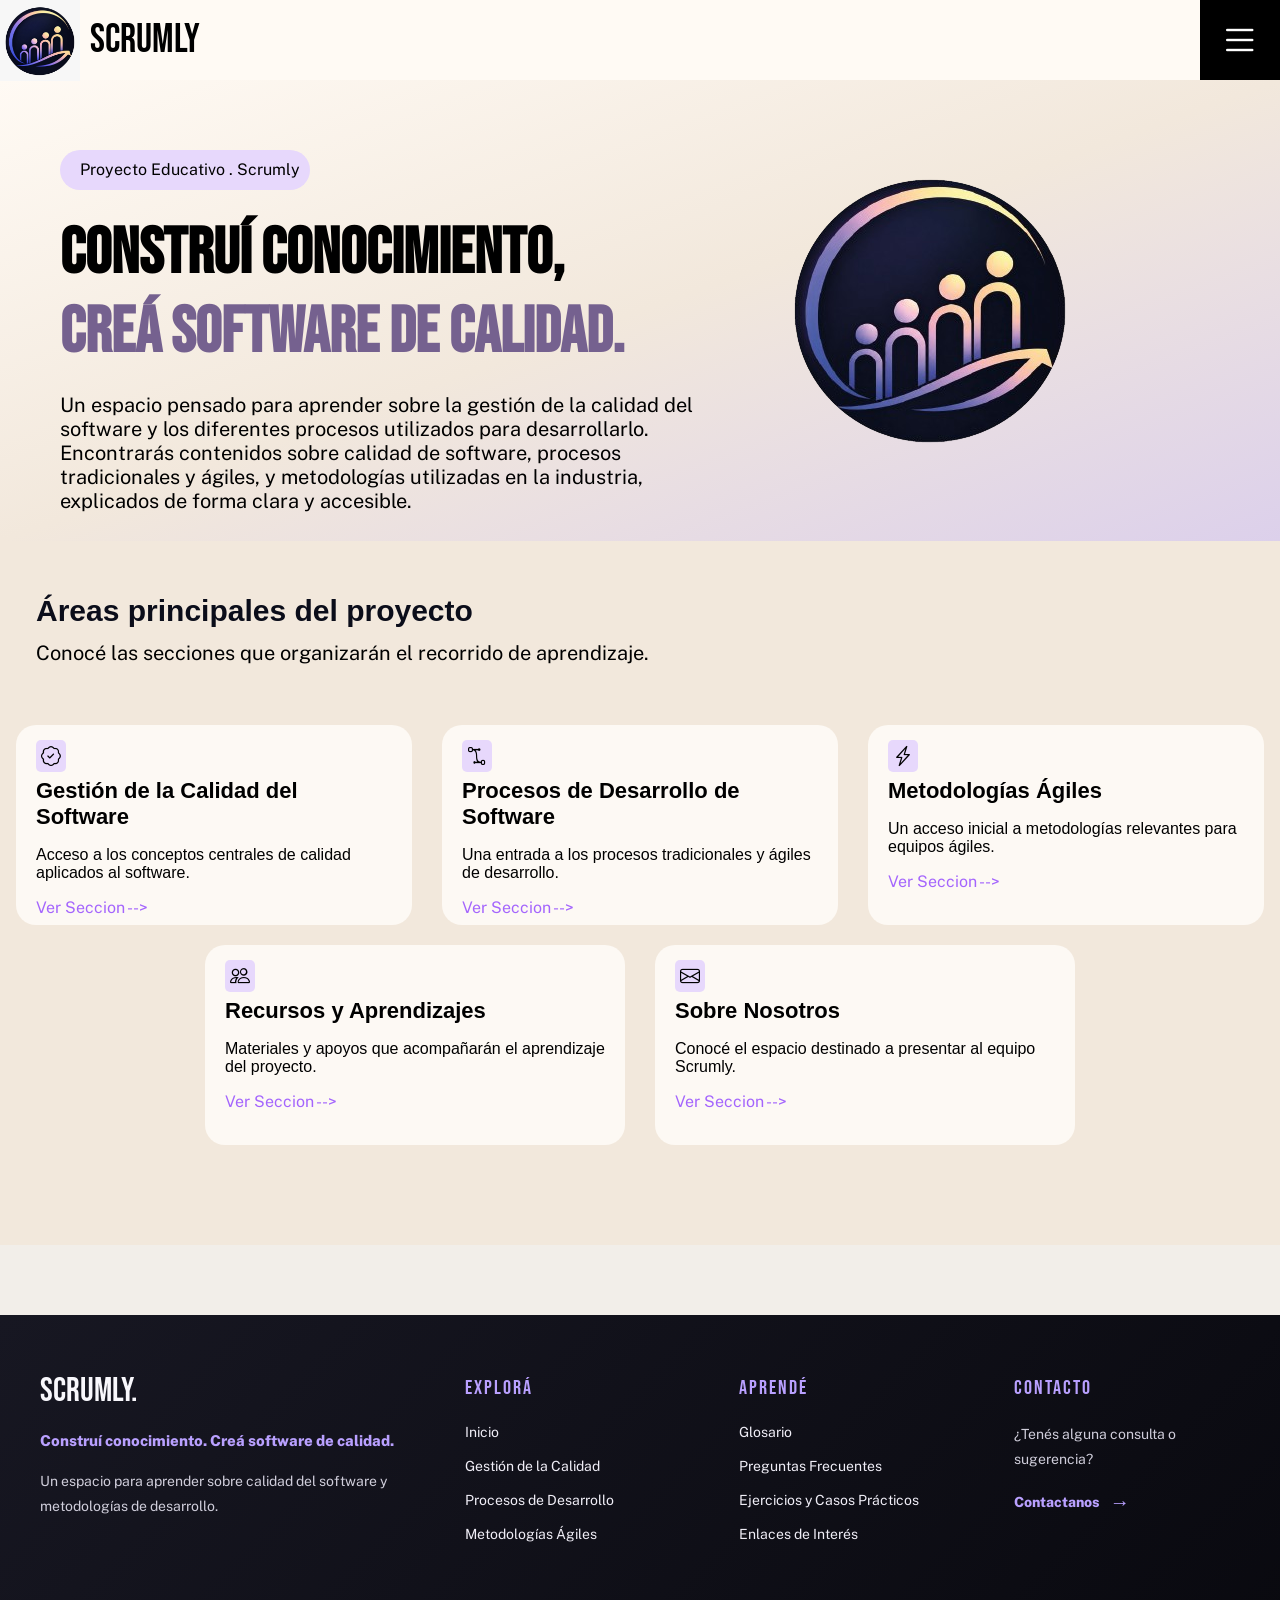
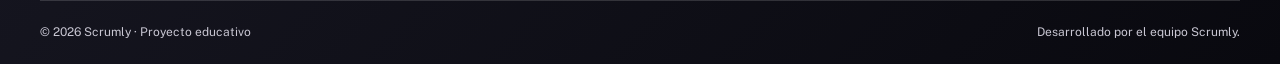
==== commit 6d4442a6: "Mini detalles" ====
--- a/index.html
+++ b/index.html
@@ -139,7 +139,7 @@
         </div>
 
         <!-- Seccion Principal -->
-        <div id="Seccion-Principal">
+        <section id="Seccion-Principal">
 
             <!-- Contenido Principal -->
             <div class="Contenedor-Principal">
@@ -148,7 +148,7 @@
                     Proyecto Educativo . Scrumly
                 </p> 
 
-                <h1>Construí conocimiento, <span>Creá software de calidad.</span></h1>
+                <h1>Construí conocimiento,</br> <span>Creá software de calidad.</span></h1>
 
                 <p class="Parrafo-Principal">
                     Un espacio pensado para aprender sobre la gestión de la calidad del software
@@ -159,18 +159,18 @@
                 </p>
             </div>
             <div class="Contenedor-Imagen">
-                <img src="IMG/Logo-SCRUMLY-SF.png" alt="Imagen Principal" class="Imagen-Principal">
+                <img src="IMG/Logo-SCRUMLY-SF-removebg-preview.png" alt="Imagen Principal" class="Imagen-Principal">
             </div>
-        </div>
+        </section>
 
         <!-- Seccion Areas -->
-        <div id="Seccion-Areas">
+        <section id="Seccion-Areas">
 
             <!-- Contenido Areas -->
             <div class="Contenedor-Areas">
 
                 <h2 class="Titulo-Areas"> Áreas principales del proyecto </h2> 
-                <p class="Subtitulo-Areas"> Conocé las secciones que organizarán el recorrido de aprendizaje </p>
+                <p class="Subtitulo-Areas"> Conocé las secciones que organizarán el recorrido de aprendizaje.</p>
 
                 <!-- Tarjetas de Seccion Areas -->
                 <div class="Contenedor-Tarjetas-A">
@@ -223,7 +223,7 @@
                 </div>
 
             </div>
-        </div>
+        </section>
 
         <!-- Sección pie -->
 		<div id="footer-container"></div>
--- a/CSS/style.css
+++ b/CSS/style.css
@@ -2,20 +2,8 @@
    ESTILOS DE LA PÁGINA DE INICIO
    ========================================================= */
 
-:root {
-    --color-fondo: #F8F0E3;
-    --color-tarjeta: #faf6f0;
-    --color-acento-claro: #D8C8F2;
-    --color-acento: #8B5CF6;
-    --color-titulo: #0B0D1A;
-}
-
-/* =========================================================
-   ESTILOS DE LA PÁGINA DE INICIO
-   ========================================================= */
-
 body {
-    background-color: var(--color-fondo);
+    background-color: #F2EEE9;
     margin: 0;
     padding: 0;
 }
@@ -26,6 +14,12 @@
     align-items: center;
     justify-content: space-between;
     padding: 0 40px;
+    background: linear-gradient(
+        to bottom right,
+        #fffaf4 0%,
+        #F2E8DC 50%,
+        #dcd0eb 100%
+    );
 }
 
 /* Contenedor de texto */
@@ -34,7 +28,7 @@
 }
 
 .Antetitulo{
-    background-color: var(--color-acento-claro);
+    background-color: #e7d8fc; 
     border-radius: 20px;
     width: 250px;
     height: 40px;
@@ -52,11 +46,11 @@
     padding-left: 20px;
     margin: 5px 0;
     font-family: 'Bebas Neue', sans-serif;
-    color: var(--color-titulo);
+    color: #000000;
 }
 
 #Seccion-Principal .Contenedor-Principal > h1 span {
-    color: var(--color-acento);
+    color: #75618F ;
 }
 
 .Parrafo-Principal{
@@ -70,7 +64,7 @@
 
 /* Contenedor de imagen */
 .Contenedor-Imagen{
-    width: 40%;
+    width: 420px;
     display: flex;
     justify-content: center;
     align-items: center;
@@ -78,19 +72,27 @@
 
 /* Imagen principal */
 .Imagen-Principal{
-    width: 400px;
-    height: auto;
-}
+    margin-right: 200px;
+    box-shadow: inset 0 0 10px rgba(0, 0, 0, 0.1);
+    border-radius: 100%;
+}
+
+
+
 
 /* Sección de áreas */
+#Seccion-Areas{
+    background-color: #F2E8DC;
+    width: 100%;
+    padding: 40px 0;
+}
 .Titulo-Areas{
     font-size: 30px;
     width: 810px;
     padding: 8px;
     padding-left: 20px;
     margin: 5px 0;
-    margin-top: 160px;
-    color: var(--color-titulo);
+    color: #0B0D1A;
     font-family: 'Oswald', sans-serif;
 }
 
@@ -99,6 +101,7 @@
     padding-left: 20px;
     margin-top: 5px;
     margin-bottom: 60px;
+    font-family: 'Public Sans', sans-serif;
 }
 
 .Contenedor-Tarjetas-A,
@@ -118,7 +121,7 @@
 .Tarjeta-MA,
 .Tarjeta-RA,
 .Tarjeta-SN{
-    background-color: var(--color-tarjeta);
+    background-color: #fdf9f4;
     width: 420px;
     height: 200px;
     border-radius: 20px;
@@ -146,7 +149,7 @@
 .Tarjeta-MA .bi,
 .Tarjeta-RA .bi,
 .Tarjeta-SN .bi {
-    background-color: var(--color-acento-claro);
+    background-color: #e7d8fc;
     border-radius: 5px;
     color: #000000;
     font-size: 20px;
@@ -154,7 +157,7 @@
 }
 
 .A-Ver-Secciones {
-    color: var(--color-acento);
+    color: #a465fd;
     text-decoration: none;
     font-family: 'Public Sans', sans-serif;
 }
@@ -301,7 +304,7 @@
     #Seccion-Principal .Contenedor-Principal > h1 {
         width: 100%;
         box-sizing: border-box;
-        font-size: 42px;
+        font-size: 22px;
         line-height: 0.95;
         padding: 5px 0;
         margin: 5px 0;
@@ -338,7 +341,7 @@
     .Titulo-Areas {
         width: 100%;
         box-sizing: border-box;
-        font-size: 280px;
+        font-size: 25px;
         padding: 0 20px;
         margin-top: 70px;
     }
--- a/CSS/menu.css
+++ b/CSS/menu.css
@@ -9,7 +9,7 @@
     justify-content: space-between;
     position: relative;
     z-index: 1000;
-    background-color: #faf6f0;
+    background-color: #fffaf4
 }
 
 .Enlace-Logo {
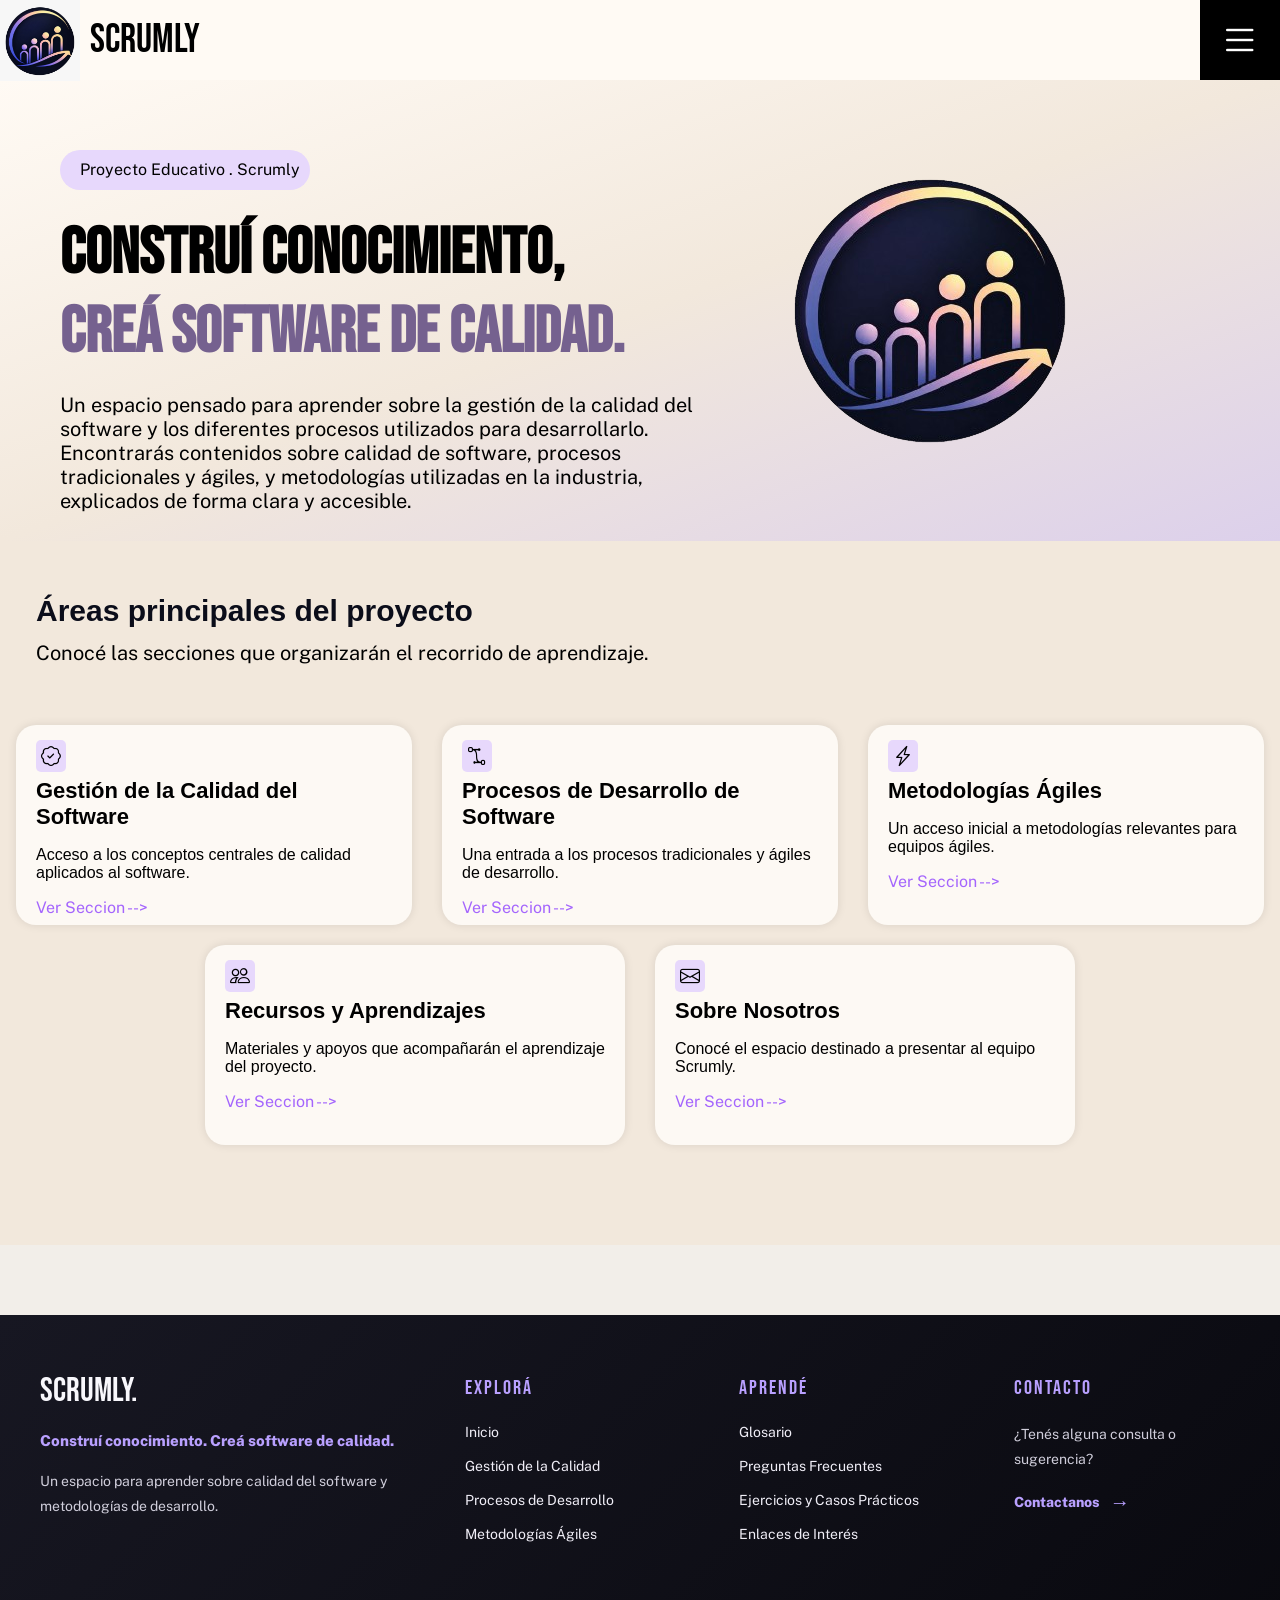
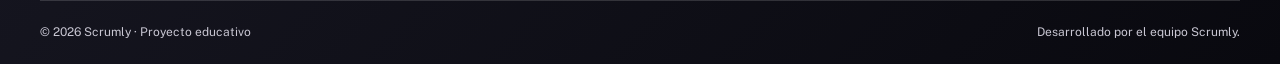
==== commit 92432f6d: "Detalles de pagina" ====
--- a/index.html
+++ b/index.html
@@ -1,7 +1,9 @@
-<html>
+<!DOCTYPE html>
+<html lang="es">
     <head>
+        <meta charset="UTF-8">
         <meta name="viewport" content="width=device-width, initial-scale=1.0">
-        <title>SCRUMLY</title>
+        <title>SCRUMLY - Calidad y desarrollo de software</title>
         <link rel="stylesheet" href="CSS/style.css">
         <link rel="stylesheet" href="CSS/menu.css">
         <link rel="stylesheet" href="CSS/footer.css">
@@ -14,129 +16,7 @@
     <body>
 
         <!-- Barra de Navegación -->
-        <div class="Barra-de-Navegacion">
-            <a href="index.html" class="Enlace-Logo">
-                <img src="IMG/Logo-SCRUMLY.jpeg" alt="SCRUMLY Logo" class="logo-SCRUMLY" />
-            </a>
-            <p class="Titulo-Barra">SCRUMLY</p>
-            <i class="Hambu bi-list" id="boton-menu"></i>
-
-            <!-- Menu hamburgesa -->
-                <div id="menu-container">
-                    <nav class="Menu" id="menu">
-                        <div class="Menu-Titulo">
-                            <span>MENÚ</span>
-                        </div>
-
-                    <a href="index.html">
-                        <i class="bi bi-house"></i>
-                        <span>Inicio</span>
-                    </a>
-
-                    <!-- Gestión de Calidad -->
-                    <div class="Item-Menu">
-
-                        <!-- Con un click se despliega -->
-                        <div class="Titulo-Menu">
-                            <i class="bi bi-patch-check"></i>
-
-                            <span>
-                                Gestión de la Calidad<br>
-                                del Software
-                            </span>
-
-                            <i class="bi bi-chevron-down"></i>
-                        </div>
-
-                        <div class="Submenu">
-                            <a href="Gestion-de-Calidad-del-Software.html#fundamentos-calidad">Fundamentos</a>
-                            <a href="Gestion-de-Calidad-del-Software.html#calidad-agil">Técnicas de Aseguramiento de la Calidad</a>
-                            <a href="Gestion-de-Calidad-del-Software.html#herramientas-calidad">Herramientas de Calidad</a>
-                        </div>
-
-                    </div>
-
-
-                    <!-- Procesos de Desarrollo -->
-                    <div class="Item-Menu">
-
-                        <div class="Titulo-Menu">
-                            <i class="bi bi-bezier2"></i>
-
-                            <span>
-                                Procesos de Desarrollo<br>
-                                de Software
-                            </span>
-
-                            <i class="bi bi-chevron-down"></i>
-                        </div>
-
-                        <div class="Submenu">
-                            <a href="Procesos-y-Desarrollo-de-Software.html#inicio-procesos">Ciclo de Vida del Desarrollo (SDLC)</a>
-                            <a href="Procesos-y-Desarrollo-de-Software.html#modelo-cascada">Modelo en Cascada</a>
-                            <a href="Procesos-y-Desarrollo-de-Software.html#modelo-v">Modelo en V</a>
-                            <a href="Procesos-y-Desarrollo-de-Software.html#modelo-iterativo">Modelo Iterativo e Incremental</a>
-                        </div>
-
-                    </div>
-
-
-                    <!-- Metodologías Ágiles -->
-                    <div class="Item-Menu">
-
-                        <div class="Titulo-Menu">
-                            <i class="bi bi-lightning-charge"></i>
-
-                            <span>Metodologías Ágiles</span>
-
-                            <i class="bi bi-chevron-down"></i>
-                        </div>
-
-                        <div class="Submenu">
-                            <a href="Metodologias-Agiles.html#scrum">Scrum</a>
-                            <a href="Metodologias-Agiles.html#kanban">Kanban</a>
-                            <a href="Metodologias-Agiles.html#xp">XP (Extreme Programming)</a>
-                            <a href="Metodologias-Agiles.html#comparativa">Comparador de metodologías</a>
-                        </div>
-
-                    </div>
-
-
-                    <!-- Recursos -->
-                    <div class="Item-Menu">
-
-                        <div class="Titulo-Menu">
-                            <i class="bi bi-book"></i>
-
-                            <span>Recursos y Aprendizajes</span>
-
-                            <i class="bi bi-chevron-down"></i>
-                        </div>
-
-                        <div class="Submenu">
-                            <a href="Recursos-y-Aprendizajes.html#glosario">Glosario</a>
-                            <a href="Recursos-y-Aprendizajes.html#preguntas-frecuentes">Preguntas Frecuentes</a>
-                            <a href="Recursos-y-Aprendizajes.html#enlaces-interes">Enlaces de Interés</a>
-                            <a href="Recursos-y-Aprendizajes.html#ejercicios-practicos">Ejercicios y Casos Prácticos</a>
-                            <a href="Recursos-y-Aprendizajes.html#encuesta-metodología">Encuesta sobre Metodologías</a>
-                        </div>
-
-                    </div>
-
-                    <a href="Sobre-Nosotros.html">
-                        <i class="bi bi-people"></i>
-                        <span>Sobre Nosotros</span>
-                    </a>
-
-                    <a href="Contacto.html">
-                        <i class="bi bi-envelope"></i>
-                        <span>Contacto</span>
-                    </a>
-
-                    </nav>
-                </div>
-            
-        </div>
+        <div id="menu-container"></div>
 
         <!-- Seccion Principal -->
         <section id="Seccion-Principal">
@@ -148,7 +28,7 @@
                     Proyecto Educativo . Scrumly
                 </p> 
 
-                <h1>Construí conocimiento,</br> <span>Creá software de calidad.</span></h1>
+                <h1>Construí conocimiento,<br> <span>Creá software de calidad.</span></h1>
 
                 <p class="Parrafo-Principal">
                     Un espacio pensado para aprender sobre la gestión de la calidad del software
@@ -228,6 +108,7 @@
         <!-- Sección pie -->
 		<div id="footer-container"></div>
 
+		<script src="JS/menu.js"></script>
 		<script src="JS/footer.js"></script>
 
         <script src="JS/script.js"></script>
--- a/CSS/style.css
+++ b/CSS/style.css
@@ -129,6 +129,7 @@
     box-sizing: border-box;
     margin-bottom: 20px;
     transition: transform 0.3s ease, box-shadow 0.3s ease;
+    box-shadow:  0 0 10px rgba(0, 0, 0, 0.1);
 }
 
 /* Contenido e interacción de las tarjetas */
@@ -267,133 +268,97 @@
     overflow-wrap: anywhere;
 }
 
-/* =========================================================
-   AJUSTES RESPONSIVOS: TABLETS Y TELÉFONOS
-   ========================================================= */
-
+/* Ajustes de tabletas y teléfonos: apila la portada y las tarjetas. */
 @media (max-width: 768px) {
-
-    /* Sección Principal */
-
     #Seccion-Principal {
-        display: flex;
+        align-items: stretch;
         flex-direction: column;
-        align-items: stretch;
-        padding: 0 20px;
+        padding: 0 16px;
+        gap: 12px;
     }
 
     .Contenedor-Principal {
         width: 100%;
     }
-
-
-    /* Antetítulo */
 
     .Antetitulo {
         width: fit-content;
+        max-width: 100%;
         height: auto;
+        margin: 35px 0 0;
         padding: 8px 15px;
-        margin-top: 35px;
-        margin-left: 0;
         font-size: 12px;
     }
 
-
-    /* Títulos principales */
-
     #Seccion-Principal .Contenedor-Principal > h1 {
         width: 100%;
-        box-sizing: border-box;
-        font-size: 22px;
-        line-height: 0.95;
+        margin: 5px 0;
         padding: 5px 0;
-        margin: 5px 0;
-    }
-
-
-    /* Párrafo principal */
+        font-size: clamp(2rem, 8vw, 2.625rem);
+        line-height: 1;
+        overflow-wrap: anywhere;
+    }
 
     .Parrafo-Principal {
         width: 100%;
-        box-sizing: border-box;
+        margin-top: 10px;
+        padding: 5px 0;
+        font-size: 16px;
+        line-height: 1.5;
+    }
+
+    .Contenedor-Imagen {
+        width: 100%;
+        margin-top: 12px;
+    }
+
+    .Imagen-Principal {
+        display: block;
+        width: min(70%, 280px);
+        margin: 0 auto;
+    }
+
+    .Titulo-Areas {
+        width: 100%;
+        padding: 0 16px;
+        margin-top: 70px;
+        font-size: clamp(1.5rem, 5vw, 1.875rem);
+    }
+
+    .Subtitulo-Areas {
+        padding: 0 16px;
+        margin-bottom: 30px;
         font-size: 14px;
-        line-height: 1.4;
-        padding: 5px 0;
-        margin-top: 10px;
-    }
-
-
-    /* Imagen principal */
-
-    .Contenedor-Imagen {
-        width: 100%;
-        margin-top: 20px;
-    }
-
-    .Imagen-Principal {
-        width: 70%;
-        max-width: 300px;
-    }
-
-
-    /* Sección Áreas */
-
-    .Titulo-Areas {
-        width: 100%;
-        box-sizing: border-box;
-        font-size: 25px;
-        padding: 0 20px;
-        margin-top: 70px;
-    }
-
-    .Subtitulo-Areas {
-        font-size: 14px;
-        padding: 0 20px;
-        margin-bottom: 30px;
-    }
-
-
-    /* Tarjetas de áreas */
+    }
 
     .Contenedor-Tarjetas-A,
     .Contenedor-Tarjetas-B {
         display: flex;
+        width: 100%;
         flex-direction: column;
-        align-items: center;
-        gap: 15px;
-    }
-
-
-    /* Tarjetas */
+        justify-content: center;
+        align-items: stretch;
+        gap: 18px;
+        padding: 0 16px;
+    }
+
+    .Contenedor-Tarjetas-B {
+        margin-top: 18px;
+        margin-bottom: 0;
+    }
 
     .Tarjeta-GCS,
     .Tarjeta-PDS,
     .Tarjeta-MA,
     .Tarjeta-RA,
     .Tarjeta-SN {
-        width: 90%;
+        flex: 0 0 auto;
+        width: 100%;
         height: auto;
         min-height: 180px;
         padding: 18px;
         margin-bottom: 0;
     }
-
-
-    /* Títulos de las tarjetas */
-
-    .Titulo-Tarjetas-Areas {
-        font-size: 18px;
-    }
-
-
-    /* Texto de las tarjetas */
-
-    .Texto-Tarjetas {
-        font-size: 14px;
-    }
-
-
-    /* Iconos de las tarjetas */
 
     .Tarjeta-GCS .bi,
     .Tarjeta-PDS .bi,
@@ -401,11 +366,16 @@
     .Tarjeta-RA .bi,
     .Tarjeta-SN .bi {
         font-size: 18px;
-        padding: 5px;
-    }
-
-
-    /* Pie de página */
+    }
+
+    .Titulo-Tarjetas-Areas {
+        font-size: 18px;
+        line-height: 1.25;
+    }
+
+    .Texto-Tarjetas {
+        font-size: 14px;
+    }
 
     .Seccion-footer {
         margin-top: 30px;
@@ -415,50 +385,28 @@
     .Parrafo-Pie {
         font-size: 12px;
     }
-
-}
-
-@media (max-width: 768px) {
+}
+
+@media (max-width: 480px) {
     #Seccion-Principal {
-        padding: 0 16px;
-        gap: 12px;
-    }
-
-    .Contenedor-Principal {
-        width: 100%;
-    }
-
-    #Seccion-Principal .Contenedor-Principal > h1 {
-        font-size: clamp(2rem, 8vw, 2.625rem);
-        line-height: 1;
-    }
-
-    /* Oculta solo el logo grande de la portada, no el logo de navegación. */
-    #Seccion-Principal > .Contenedor-Imagen {
-        display: none;
+        padding-right: 12px;
+        padding-left: 12px;
     }
 
     .Contenedor-Areas {
         width: 100%;
     }
 
-    .Titulo-Areas {
-        padding: 0 16px;
-        margin-top: 70px;
-    }
-
+    .Titulo-Areas,
     .Subtitulo-Areas {
-        padding: 0 16px;
+        padding-right: 12px;
+        padding-left: 12px;
     }
 
     .Contenedor-Tarjetas-A,
     .Contenedor-Tarjetas-B {
-        width: 100%;
-        flex-direction: column;
-        justify-content: center;
-        align-items: stretch;
-        gap: 15px;
-        padding: 0 16px;
+        padding-right: 12px;
+        padding-left: 12px;
     }
 
     .Tarjeta-GCS,
@@ -466,20 +414,6 @@
     .Tarjeta-MA,
     .Tarjeta-RA,
     .Tarjeta-SN {
-        flex: 0 0 auto;
-        width: 100%;
-        height: auto;
-        min-height: 180px;
-        padding: 18px;
-        margin-bottom: 0;
-    }
-
-    .Titulo-Tarjetas-Areas {
-        font-size: 18px;
-        line-height: 1.25;
-    }
-
-    .Texto-Tarjetas {
-        font-size: 14px;
-    }
-}
+        padding: 16px;
+    }
+}
--- a/CSS/menu.css
+++ b/CSS/menu.css
@@ -1,4 +1,4 @@
-/* Barra y menú compartidos por todas las páginas */
+/* Barra superior, navegación desplegable y pie compartidos por todas las páginas. */
 .Barra-de-Navegacion {
     width: 100%;
     height: 80px;
@@ -7,9 +7,15 @@
     display: flex;
     align-items: center;
     justify-content: space-between;
-    position: relative;
+    position: fixed;
+    top: 0;
+    left: 0;
     z-index: 1000;
-    background-color: #fffaf4
+    background-color: #fffaf4;
+}
+
+body {
+    padding-top: 80px;
 }
 
 .Enlace-Logo {
@@ -174,12 +180,17 @@
 .Parrafo-Pie {
     font-family: 'Public Sans', sans-serif;
 }
+/* En móvil, limita el menú al espacio visible y permite desplazarse por sus enlaces. */
 @media (max-width: 768px) {
     .Barra-de-Navegacion {
         height: 70px;
         padding: 0 10px;
     }
 
+    body {
+        padding-top: 70px;
+    }
+
     .Titulo-Barra {
         margin-left: 5px;
         font-size: 32px;
@@ -194,7 +205,10 @@
     .Menu {
         top: 70px;
         right: 0;
-        width: 55%;
+        width: min(300px, calc(100vw - 16px));
+        max-height: calc(100vh - 80px);
+        overflow-y: auto;
+        overscroll-behavior: contain;
         border-radius: 0 0 15px 15px;
     }
 
@@ -223,32 +237,6 @@
     .Submenu a {
         padding: 6px 10px 6px 38px;
         font-size: 9px;
-    }
-}
-
-
-
-
-
-
-
-
-
-
-
-
-
-
-
-/* =========================================================
-   MENÚ RESPONSIVO: ANCHO Y ALTO SEGUROS EN TELÉFONOS
-   ========================================================= */
-@media (max-width: 768px) {
-    .Menu {
-        width: min(300px, calc(100vw - 16px));
-        max-height: calc(100vh - 80px);
-        overflow-y: auto;
-        overscroll-behavior: contain;
     }
 
     .Titulo-Menu,
--- a/CSS/footer.css
+++ b/CSS/footer.css
@@ -20,11 +20,17 @@
 
 .footer-contenido {
     width: min(100%, 1200px);
+    min-width: 0;
     margin: 0 auto;
     display: grid;
-    grid-template-columns: 1.5fr 0.9fr 0.9fr 0.9fr;
+    grid-template-columns: minmax(0, 1.5fr) repeat(3, minmax(0, 0.9fr));
     gap: 48px;
     padding-bottom: 55px;
+}
+
+.footer-marca,
+.footer-columna {
+    min-width: 0;
 }
 
 .footer-marca h2 {
@@ -117,6 +123,7 @@
     color: #c9c7d3;
     font-size: 12px;
     line-height: 1.6;
+    overflow-wrap: anywhere;
 }
 
 /* Adaptación para tablets */
@@ -125,23 +132,41 @@
         grid-template-columns: repeat(2, minmax(0, 1fr));
         gap: 38px;
     }
+
+    .footer-inferior {
+        align-items: flex-start;
+        flex-wrap: wrap;
+    }
 }
 
 /* Adaptación para celulares */
 @media (max-width: 560px) {
     .footer-scrumly {
         margin-top: 45px;
-        padding: 38px 22px 0;
+        padding: 38px 18px 0;
     }
 
     .footer-contenido {
-        grid-template-columns: 1fr;
-        gap: 32px;
+        grid-template-columns: repeat(2, minmax(0, 1fr));
+        gap: 28px 18px;
         padding-bottom: 35px;
+    }
+
+    .footer-marca,
+    .footer-contacto {
+        grid-column: 1 / -1;
     }
 
     .footer-marca h2 {
         font-size: 30px;
+    }
+
+    .footer-columna {
+        gap: 10px;
+    }
+
+    .footer-columna a {
+        overflow-wrap: anywhere;
     }
 
     .footer-inferior {
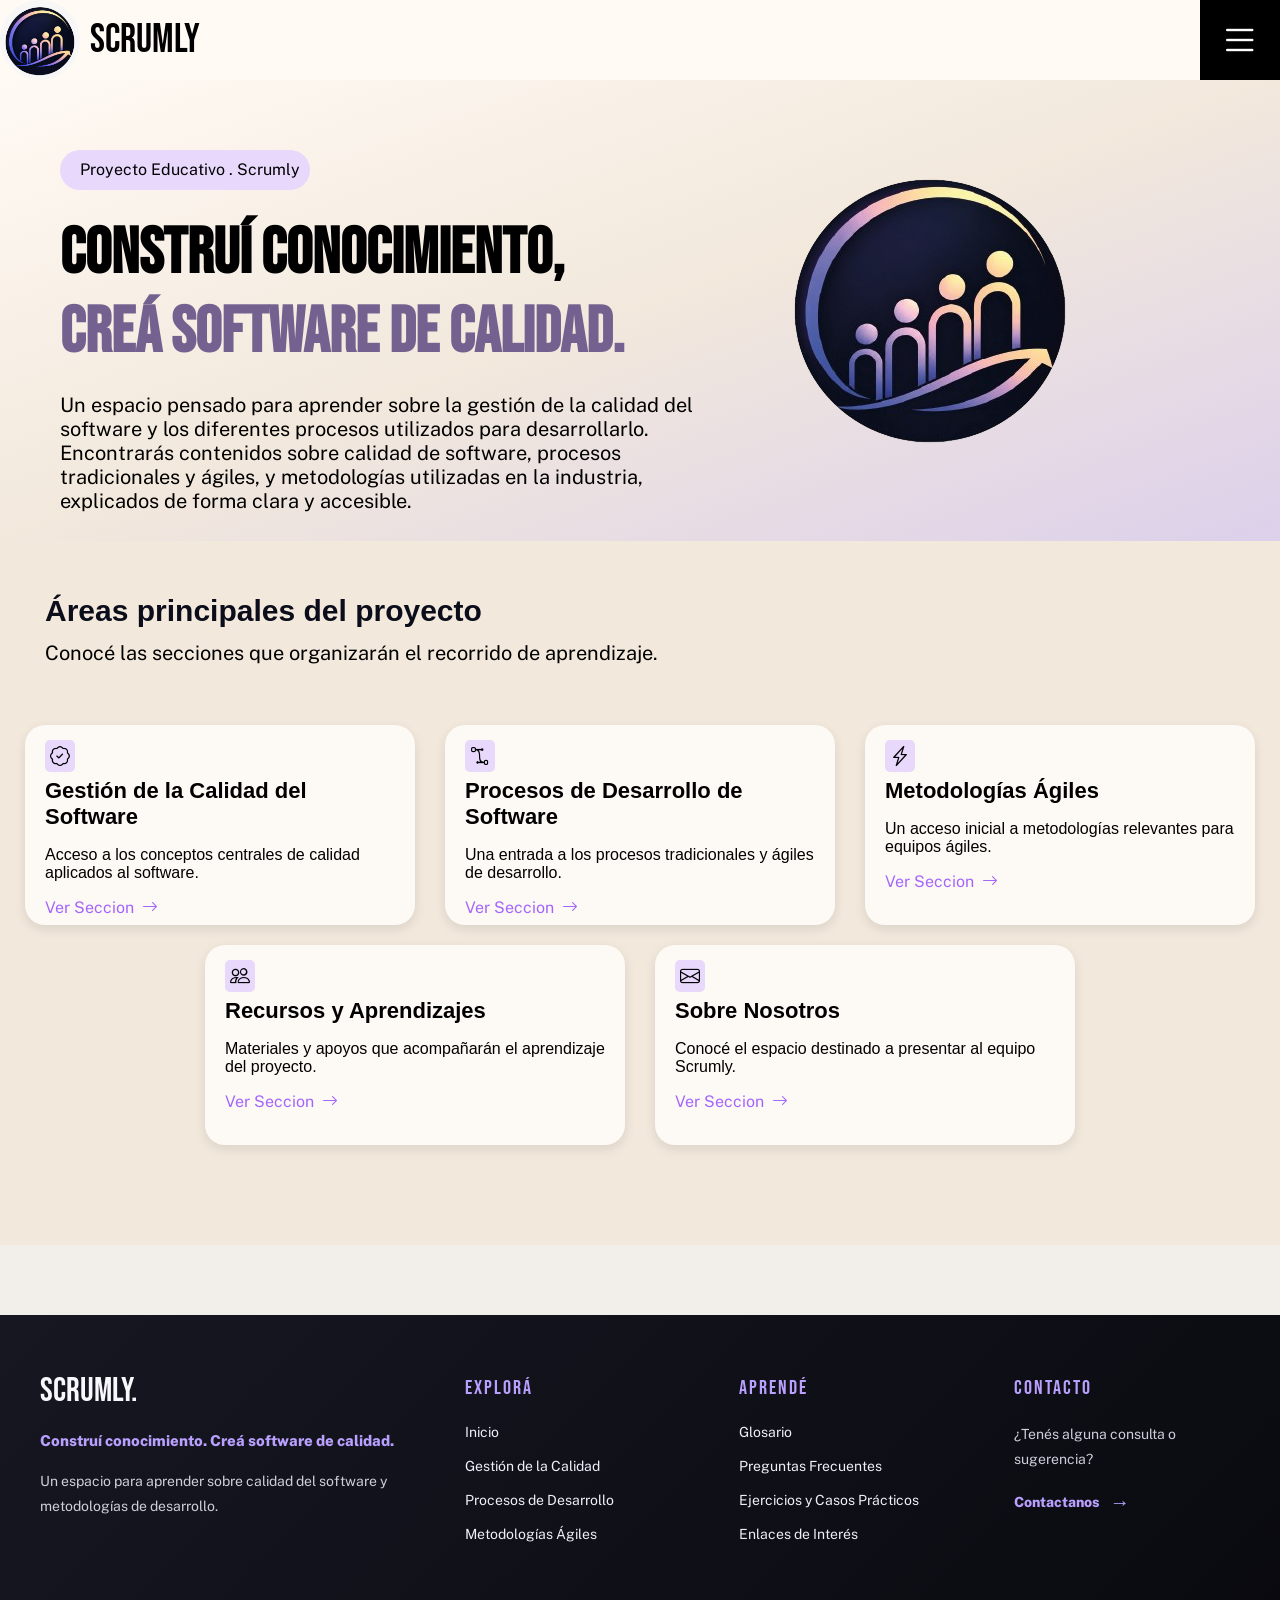
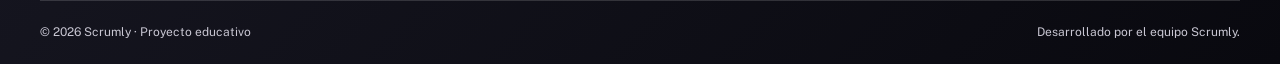
==== commit 23aba584: "Detalles minimos de pagina" ====
--- a/index.html
+++ b/index.html
@@ -61,7 +61,7 @@
                         <p class="Texto-Tarjetas">
                             Acceso a los conceptos centrales de calidad aplicados al software.
                         </p>
-                        <a href="Gestion-de-Calidad-del-Software.html" class="A-Ver-Secciones">Ver Seccion --></a>
+                        <a href="Gestion-de-Calidad-del-Software.html" class="A-Ver-Secciones">Ver Seccion <i class="bi bi-arrow-right" aria-hidden="true"></i></a>
                     </div>
                     <div class="Tarjeta-PDS">
                         <i class="bi bi-bezier2"></i>
@@ -69,7 +69,7 @@
                         <p class="Texto-Tarjetas">
                             Una entrada a los procesos tradicionales y ágiles de desarrollo.
                         </p>
-                        <a href="Procesos-y-Desarrollo-de-Software.html" class="A-Ver-Secciones">Ver Seccion --></a>
+                        <a href="Procesos-y-Desarrollo-de-Software.html" class="A-Ver-Secciones">Ver Seccion <i class="bi bi-arrow-right" aria-hidden="true"></i></a>
                     </div>
                     <div class="Tarjeta-MA">
                         <i class="bi bi-lightning-charge"></i>
@@ -77,7 +77,7 @@
                         <p class="Texto-Tarjetas">
                             Un acceso inicial a metodologías relevantes para equipos ágiles.
                         </p>
-                        <a href="Metodologias-Agiles.html" class="A-Ver-Secciones">Ver Seccion --></a>
+                        <a href="Metodologias-Agiles.html" class="A-Ver-Secciones">Ver Seccion <i class="bi bi-arrow-right" aria-hidden="true"></i></a>
                     </div>
 
                 </div>
@@ -90,7 +90,7 @@
                         <p class="Texto-Tarjetas">
                             Materiales y apoyos que acompañarán el aprendizaje del proyecto.
                         </p>
-                        <a href="Recursos-y-Aprendizajes.html" class="A-Ver-Secciones">Ver Seccion --></a>
+                        <a href="Recursos-y-Aprendizajes.html" class="A-Ver-Secciones">Ver Seccion <i class="bi bi-arrow-right" aria-hidden="true"></i></a>
                     </div>
                     <div class="Tarjeta-SN">
                         <i class="bi bi-envelope"></i>
@@ -98,7 +98,7 @@
                         <p class="Texto-Tarjetas">
                             Conocé el espacio destinado a presentar al equipo Scrumly.
                         </p>
-                        <a href="Sobre-Nosotros.html" class="A-Ver-Secciones">Ver Seccion --></a>
+                        <a href="Sobre-Nosotros.html" class="A-Ver-Secciones">Ver Seccion <i class="bi bi-arrow-right" aria-hidden="true"></i></a>
                     </div>
                 </div>
 
--- a/CSS/style.css
+++ b/CSS/style.css
@@ -158,9 +158,30 @@
 }
 
 .A-Ver-Secciones {
+    display: inline-flex;
+    align-items: center;
+    gap: 8px;
     color: #a465fd;
     text-decoration: none;
     font-family: 'Public Sans', sans-serif;
+}
+
+.Tarjeta-GCS .A-Ver-Secciones i,
+.Tarjeta-PDS .A-Ver-Secciones i,
+.Tarjeta-MA .A-Ver-Secciones i,
+.Tarjeta-RA .A-Ver-Secciones i,
+.Tarjeta-SN .A-Ver-Secciones i {
+    padding: 0;
+    border-radius: 0;
+    background: transparent;
+    color: inherit;
+    font-size: 1em;
+    transition: transform 0.2s ease;
+}
+
+.A-Ver-Secciones:hover i,
+.A-Ver-Secciones:focus-visible i {
+    transform: translateX(3px);
 }
 
 .Tarjeta-GCS:hover,
@@ -238,7 +259,7 @@
 }
 
 .Contenedor-Areas {
-    width: calc(100% - 32px);
+    width: calc(100% - 50px);
     max-width: 1320px;
     margin: 0 auto;
 }
@@ -268,6 +289,40 @@
     overflow-wrap: anywhere;
 }
 
+@media (max-width: 1024px) {
+    #Seccion-Principal {
+        align-items: stretch;
+        flex-direction: column;
+        padding: 0 24px;
+    }
+
+    .Contenedor-Principal,
+    .Contenedor-Imagen {
+        width: 100%;
+    }
+
+    .Imagen-Principal {
+        margin: 0 auto;
+    }
+
+    .Contenedor-Tarjetas-A,
+    .Contenedor-Tarjetas-B {
+        flex-wrap: wrap;
+    }
+
+    .Tarjeta-GCS,
+    .Tarjeta-PDS,
+    .Tarjeta-MA,
+    .Tarjeta-RA,
+    .Tarjeta-SN {
+        flex: 1 1 280px;
+        width: auto;
+        max-width: 420px;
+        height: auto;
+        min-height: 200px;
+    }
+}
+
 /* Ajustes de tabletas y teléfonos: apila la portada y las tarjetas. */
 @media (max-width: 768px) {
     #Seccion-Principal {
--- a/CSS/menu.css
+++ b/CSS/menu.css
@@ -18,6 +18,54 @@
     padding-top: 80px;
 }
 
+*,
+*::before,
+*::after {
+    box-sizing: border-box;
+}
+
+body section[class]:not(.Columna-Kanban),
+body section[id]:not(.Columna-Kanban) {
+    padding-right: clamp(10px, 2vw, 25px);
+    padding-left: clamp(10px, 2vw, 25px);
+}
+
+.Tarjeta-GCS,
+.Tarjeta-PDS,
+.Tarjeta-MA,
+.Tarjeta-RA,
+.Tarjeta-SN,
+.Tarjeta-Caracteristicas,
+.Tarjeta-Metricas,
+.Tarjeta-Calidad-Agil,
+.Tarjeta-Conclusion,
+.Tarjeta-Nivel,
+.Tarjeta-Otra-Tecnica,
+.Tarjeta-Herramienta,
+.Tarjeta-V-Diagrama,
+.Tarjeta-V-Prueba,
+.Tarjeta-Iterativa,
+.Tarjeta-Mejora-Iterativa,
+.Tarjeta-Etapa-Volteable,
+.Tarjeta-Scrum,
+.Tarjeta-Rol,
+.Tarjeta-Evento,
+.Tarjeta-Artefacto,
+.Tarjeta-Sprint-Info,
+.Tarjeta-Valor,
+.Tarjeta-Principio,
+.Tarjeta-Comparador,
+.Tarjeta-Idea-Kanban,
+.Tarjeta-Tarea-Kanban,
+.Tarjeta-Glosario,
+.Tarjeta-Enlace,
+.Tarjeta-Ejercicio,
+.Tarjeta-Sobre-Ejercicios,
+.Tarjeta-Encuesta,
+.Tarjeta-Equipo {
+    box-shadow: 0 4px 12px rgba(24, 20, 32, 0.1);
+}
+
 .Enlace-Logo {
     display: block;
     line-height: 0;
@@ -25,7 +73,9 @@
 
 .logo-SCRUMLY {
     width: 80px;
-    height: auto;
+    height: 80px;
+    border-radius: 100%;
+    object-fit: cover;
 }
 
 .Titulo-Barra {
@@ -196,6 +246,11 @@
         font-size: 32px;
     }
 
+    .logo-SCRUMLY {
+        width: 60px;
+        height: 60px;
+    }
+
     .Hambu {
         width: 60px;
         height: 70px;
